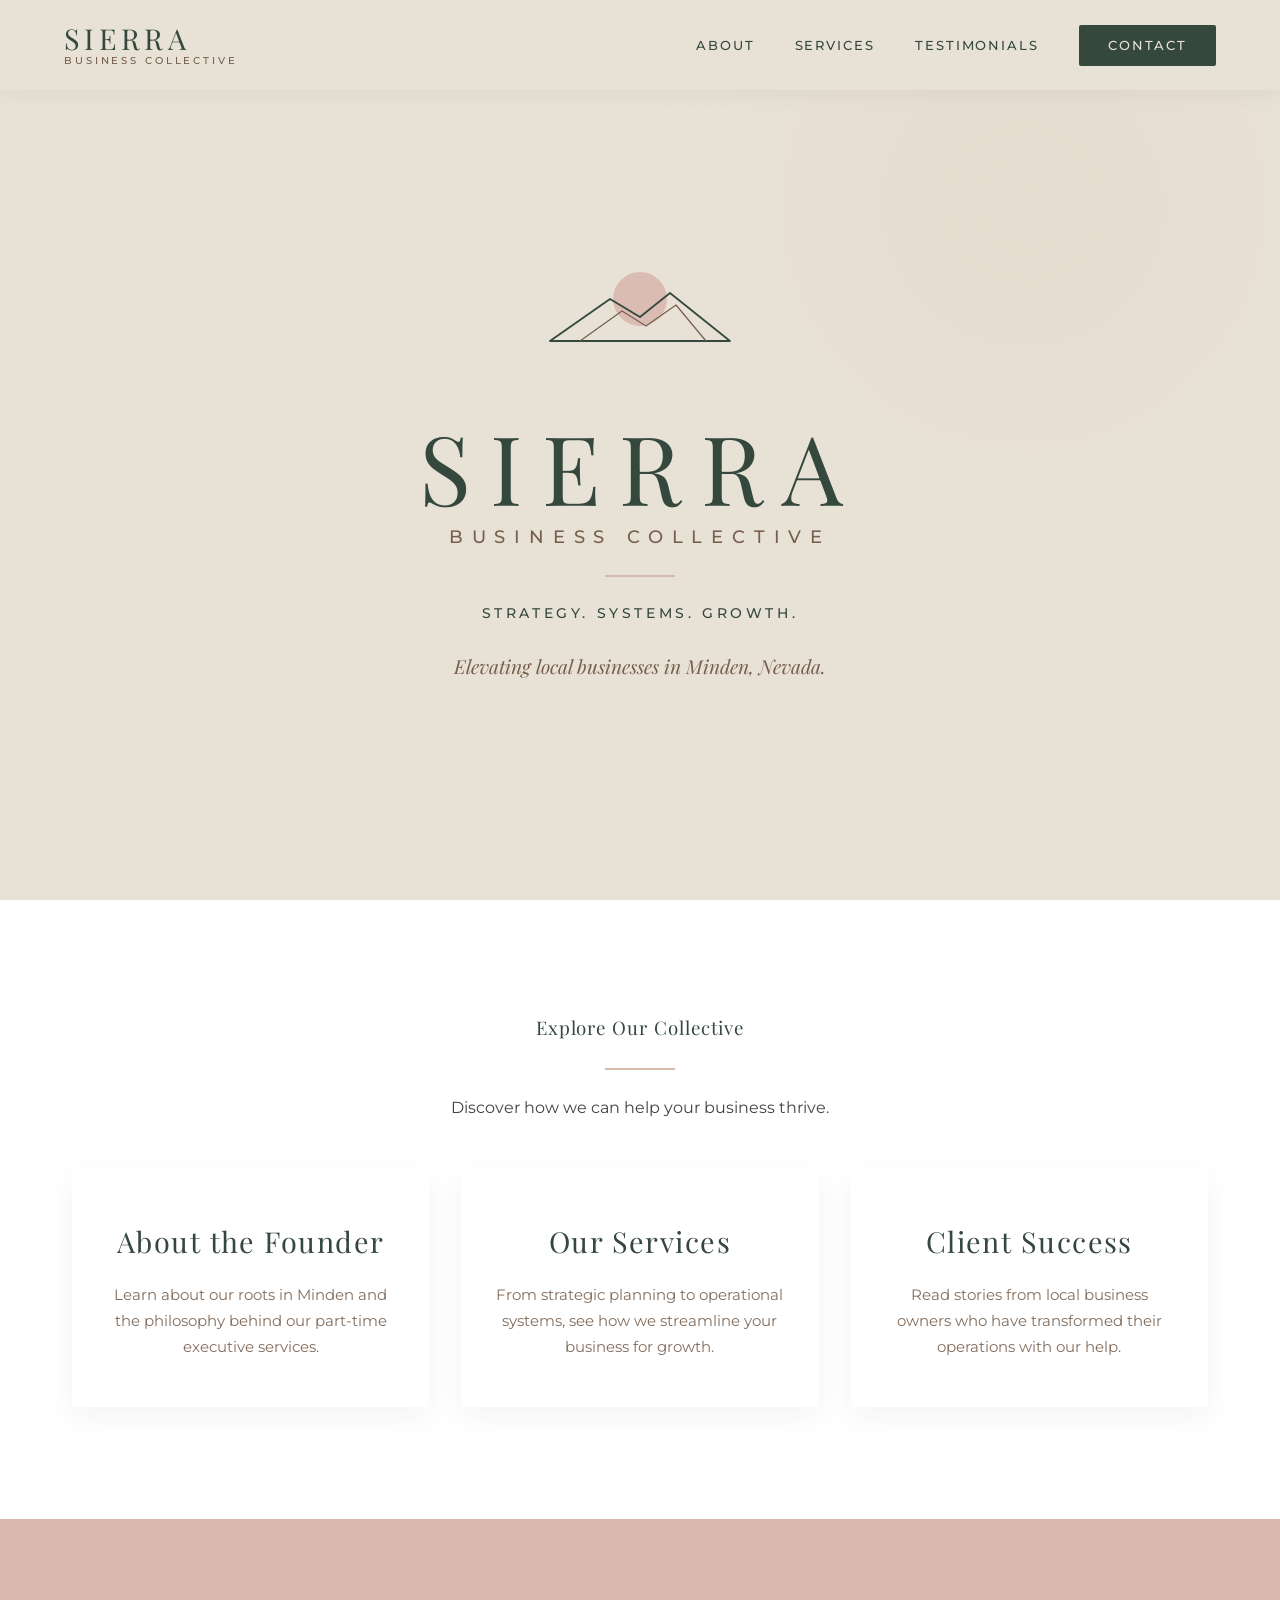
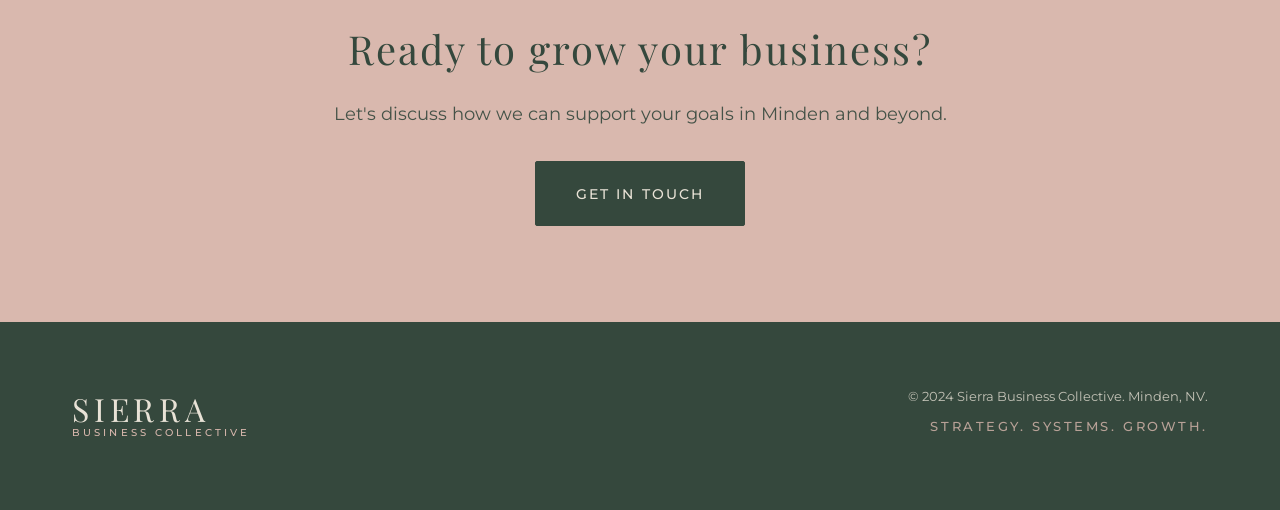
==== index.html @ e1439cdb "initial commit" ====
<!DOCTYPE html>
<html lang="en">
<head>
    <meta charset="UTF-8">
    <meta name="viewport" content="width=device-width, initial-scale=1.0">
    <title>Sierra Business Collective | Minden, NV</title>
    <link rel="stylesheet" href="style.css">
    <link rel="preconnect" href="https://fonts.googleapis.com">
    <link rel="preconnect" href="https://fonts.gstatic.com" crossorigin>
    <link href="https://fonts.googleapis.com/css2?family=Montserrat:wght@300;400;500&family=Playfair+Display:ital,wght@0,400;0,600;1,400&display=swap" rel="stylesheet">
</head>
<body>

    <nav class="navbar">
        <a href="index.html" class="brand-logo">
            <span class="logo-main">SIERRA</span>
            <span class="logo-sub">BUSINESS COLLECTIVE</span>
        </a>
        <ul class="nav-links">
            <li><a href="about.html">About</a></li>
            <li><a href="services.html">Services</a></li>
            <li><a href="testimonials.html">Testimonials</a></li>
            <li><a href="contact.html" class="btn-nav">Contact</a></li>
        </ul>
    </nav>

    <header class="hero">
        <div class="hero-bg-accent"></div>
        <div class="hero-content">
            <svg class="brand-svg" viewBox="0 0 500 200" xmlns="http://www.w3.org/2000/svg">
                <circle cx="250" cy="70" r="45" fill="var(--dusty-pink)" opacity="0.9"/>
                <path d="M100 140 L200 70 L250 100 L300 60 L400 140 Z" fill="none" stroke="var(--forest-green)" stroke-width="3" stroke-linejoin="round"/>
                <path d="M150 140 L220 90 L260 115 L310 80 L360 140" fill="none" stroke="var(--warm-brown)" stroke-width="2" stroke-linejoin="round"/>
            </svg>
            
            <h1 class="hero-title">SIERRA</h1>
            <h2 class="hero-subtitle">BUSINESS COLLECTIVE</h2>
            <div class="brand-divider center"></div>
            <p class="hero-tagline">STRATEGY. SYSTEMS. GROWTH.</p>
            <p class="hero-location">Elevating local businesses in Minden, Nevada.</p>
        </div>
    </header>

    <main>
        <!-- Hub Section -->
        <section class="section bg-white">
            <div class="container">
                <div class="section-header text-center">
                    <h3>Explore Our Collective</h3>
                    <div class="brand-divider center"></div>
                    <p>Discover how we can help your business thrive.</p>
                </div>
                
                <div class="hub-grid">
                    <a href="about.html" class="hub-card">
                        <h4>About the Founder</h4>
                        <p>Learn about our roots in Minden and the philosophy behind our part-time executive services.</p>
                    </a>
                    <a href="services.html" class="hub-card">
                        <h4>Our Services</h4>
                        <p>From strategic planning to operational systems, see how we streamline your business for growth.</p>
                    </a>
                    <a href="testimonials.html" class="hub-card">
                        <h4>Client Success</h4>
                        <p>Read stories from local business owners who have transformed their operations with our help.</p>
                    </a>
                </div>
            </div>
        </section>

        <!-- CTA Section -->
        <section class="cta-section">
            <div class="cta-content">
                <h3>Ready to grow your business?</h3>
                <p>Let's discuss how we can support your goals in Minden and beyond.</p>
                <a href="contact.html" class="btn-primary">Get In Touch</a>
            </div>
        </section>
    </main>

    <footer>
        <div class="container footer-content">
            <div class="footer-brand">
                <span class="logo-main">SIERRA</span>
                <span class="logo-sub">BUSINESS COLLECTIVE</span>
            </div>
            <div class="footer-links">
                <p>&copy; 2024 Sierra Business Collective. Minden, NV.</p>
                <p class="footer-tagline">STRATEGY. SYSTEMS. GROWTH.</p>
            </div>
        </div>
    </footer>

</body>
</html>
---- style.css ----
/* --- BRAND VARIABLES --- */
:root {
    --forest-green: #35483D;
    --warm-brown: #765E4C;
    --dusty-pink: #D9B8AE;
    --sand-beige: #E8E2D6;
    --charcoal: #2C302C;
    --sage: #A5AD96;
    --white: #FFFFFF;
    
    --font-heading: 'Playfair Display', serif;
    --font-body: 'Montserrat', sans-serif;
}

/* --- RESET & GLOBAL --- */
* { margin: 0; padding: 0; box-sizing: border-box; }
html { scroll-behavior: smooth; }
body {
    font-family: var(--font-body);
    color: var(--charcoal);
    background-color: var(--sand-beige);
    line-height: 1.7;
    -webkit-font-smoothing: antialiased;
    overflow-x: hidden;
}

h1, h2, h3, h4 { font-family: var(--font-heading); font-weight: 400; color: var(--forest-green); letter-spacing: 0.05em; }
p { font-weight: 400; font-size: 1rem; margin-bottom: 1.5rem; color: var(--charcoal); opacity: 0.9; }
a { text-decoration: none; color: inherit; transition: all 0.4s cubic-bezier(0.25, 1, 0.5, 1); }
.container { max-width: 1200px; margin: 0 auto; padding: 0 2rem; }

/* --- UTILITY CLASSES --- */
.section { padding: 7rem 0; }
.bg-sand { background-color: var(--sand-beige); }
.bg-forest { background-color: var(--forest-green); }
.bg-white { background-color: var(--white); }
.bg-sage { background-color: var(--sage); }
.bg-pink { background-color: var(--dusty-pink); }
.text-light, .text-light h3, .text-light p { color: var(--sand-beige) !important; }
.text-center { text-align: center; }

/* --- BRAND DIVIDER --- */
.brand-divider { width: 70px; height: 2px; background-color: var(--dusty-pink); margin: 1.5rem 0; }
.brand-divider.center { margin: 1.5rem auto; }
.brand-divider.light { background-color: var(--sand-beige); }

/* --- NAVIGATION --- */
.navbar {
    display: flex; justify-content: space-between; align-items: center;
    padding: 1.5rem 4rem; background-color: var(--sand-beige);
    position: fixed; width: 100%; top: 0; z-index: 1000;
    box-shadow: 0 4px 20px rgba(44, 48, 44, 0.05);
}
.brand-logo { display: flex; flex-direction: column; line-height: 1; }
.logo-main { font-family: var(--font-heading); font-size: 1.8rem; letter-spacing: 0.15em; color: var(--forest-green); }
.logo-sub { font-family: var(--font-body); font-size: 0.6rem; letter-spacing: 0.3em; font-weight: 500; color: var(--warm-brown); margin-top: 0.2rem; }

.nav-links { list-style: none; display: flex; gap: 2.5rem; align-items: center; }
.nav-links a { font-size: 0.8rem; text-transform: uppercase; letter-spacing: 0.15em; font-weight: 500; color: var(--forest-green); position: relative; }
.nav-links a::after { content: ''; position: absolute; width: 0; height: 1px; bottom: -4px; left: 0; background-color: var(--dusty-pink); transition: width 0.3s ease; }
.nav-links a:hover::after { width: 100%; }
.btn-nav { background-color: var(--forest-green); color: var(--sand-beige) !important; padding: 0.8rem 1.8rem; border-radius: 2px; }
.btn-nav:hover { background-color: var(--warm-brown); }
.btn-nav::after { display: none; }

/* --- PAGE HEADERS (For interior pages) --- */
.page-header {
    margin-top: 80px; /* Account for fixed navbar */
    padding: 6rem 2rem;
    text-align: center;
    background-color: var(--forest-green);
}
.page-header h2 { color: var(--sand-beige); font-size: 3.5rem; margin-bottom: 1rem; }
.page-header p { color: var(--dusty-pink); font-size: 1rem; letter-spacing: 0.1em; text-transform: uppercase; margin-bottom: 0; }

/* --- BUTTONS --- */
.btn-primary {
    display: inline-block; background-color: var(--forest-green); color: var(--sand-beige);
    padding: 1.2rem 2.5rem; font-size: 0.9rem; text-transform: uppercase;
    letter-spacing: 0.15em; font-weight: 500; border-radius: 2px; border: 1px solid var(--forest-green);
}
.btn-primary:hover { background-color: transparent; color: var(--forest-green); }
.btn-primary.light-btn { background-color: var(--sand-beige); color: var(--forest-green); border-color: var(--sand-beige); }
.btn-primary.light-btn:hover { background-color: transparent; color: var(--sand-beige); }

/* --- HERO SECTION (Index) --- */
.hero {
    height: 100vh; display: flex; align-items: center; justify-content: center;
    text-align: center; background-color: var(--sand-beige);
    position: relative; padding-top: 80px; overflow: hidden;
}
.hero-bg-accent {
    position: absolute; top: -20%; right: -10%; width: 60vw; height: 60vw;
    background: radial-gradient(circle, rgba(217, 184, 174, 0.15) 0%, rgba(232, 226, 214, 0) 70%);
    border-radius: 50%; z-index: 0;
}
.hero-content { position: relative; z-index: 1; max-width: 800px; padding: 0 2rem; }
.brand-svg { width: 300px; margin-bottom: 2rem; animation: fadeInDown 1s ease-out; }
.hero-title { font-size: 6rem; letter-spacing: 0.2em; line-height: 1; margin-bottom: 0.5rem; color: var(--forest-green); animation: fadeInUp 1s ease-out 0.2s both; }
.hero-subtitle { font-family: var(--font-body); font-size: 1.1rem; letter-spacing: 0.5em; font-weight: 500; color: var(--warm-brown); animation: fadeInUp 1s ease-out 0.4s both; }
.hero-tagline { font-size: 0.9rem; letter-spacing: 0.25em; margin-top: 1.5rem; color: var(--forest-green); font-weight: 500; animation: fadeInUp 1s ease-out 0.6s both; }
.hero-location { font-style: italic; font-family: var(--font-heading); font-size: 1.2rem; margin-top: 1.5rem; margin-bottom: 2.5rem; color: var(--warm-brown); animation: fadeInUp 1s ease-out 0.8s both; }

/* --- HUB LINKS (Index Page) --- */
.hub-grid { display: grid; grid-template-columns: repeat(auto-fit, minmax(300px, 1fr)); gap: 2rem; margin-top: 3rem; }
.hub-card {
    background-color: var(--white); padding: 3rem 2rem; border-radius: 2px;
    text-align: center; box-shadow: 0 10px 30px rgba(44, 48, 44, 0.05);
    transition: transform 0.4s ease, box-shadow 0.4s ease;
    display: block;
}
.hub-card:hover { transform: translateY(-10px); box-shadow: 0 20px 40px rgba(44, 48, 44, 0.1); }
.hub-card h4 { font-size: 1.8rem; margin-bottom: 1rem; color: var(--forest-green); }
.hub-card p { font-size: 0.95rem; margin-bottom: 0; color: var(--warm-brown); }

/* --- SPLIT LAYOUT (About) --- */
.split-layout { display: grid; grid-template-columns: 1fr 1fr; gap: 6rem; align-items: center; }
.image-wrapper { position: relative; }
.image-placeholder {
    width: 100%; height: 500px; display: flex; align-items: center; justify-content: center;
    color: var(--forest-green); font-family: var(--font-heading); font-size: 1.5rem; border-radius: 2px;
}
.image-accent { position: absolute; top: -20px; left: -20px; width: 100%; height: 100%; border: 2px solid var(--dusty-pink); z-index: -1; border-radius: 2px; }
.text-content h3 { font-size: 2.5rem; margin-bottom: 1rem; }
.lead { font-family: var(--font-heading); font-size: 1.3rem; color: var(--forest-green); line-height: 1.5; margin-bottom: 1.5rem; }

/* --- SERVICES GRID --- */
.grid-3 { display: grid; grid-template-columns: repeat(auto-fit, minmax(300px, 1fr)); gap: 2rem; }
.service-card {
    background-color: rgba(255, 255, 255, 0.03); padding: 3rem 2.5rem;
    border: 1px solid rgba(217, 184, 174, 0.2); border-radius: 2px;
    transition: all 0.4s ease; position: relative; overflow: hidden;
}
.service-card::before { content: ''; position: absolute; top: 0; left: 0; width: 100%; height: 3px; background-color: var(--dusty-pink); transform: scaleX(0); transform-origin: left; transition: transform 0.4s ease; }
.service-card:hover { background-color: rgba(255, 255, 255, 0.08); transform: translateY(-5px); }
.service-card:hover::before { transform: scaleX(1); }
.card-number { font-family: var(--font-heading); font-size: 1.5rem; color: var(--dusty-pink); margin-bottom: 1.5rem; }
.service-card h4 { color: var(--sand-beige); font-size: 1.6rem; margin-bottom: 1rem; }
.service-card p { color: var(--sage); font-size: 0.95rem; }

/* --- TESTIMONIALS --- */
.testimonial-grid { display: grid; grid-template-columns: 1fr 1fr; gap: 3rem; max-width: 1000px; margin: 0 auto; }
.testimonial-card { background-color: var(--white); padding: 4rem 3rem; border-radius: 2px; box-shadow: 0 15px 40px rgba(44, 48, 44, 0.05); position: relative; text-align: center; }
.quote-mark { font-family: var(--font-heading); font-size: 5rem; color: var(--dusty-pink); line-height: 0; position: absolute; top: 40px; left: 50%; transform: translateX(-50%); opacity: 0.4; }
.quote { font-family: var(--font-heading); font-size: 1.3rem; font-style: italic; color: var(--forest-green); line-height: 1.6; margin-bottom: 2rem; position: relative; z-index: 1; }
.author { font-size: 0.8rem; text-transform: uppercase; letter-spacing: 0.15em; color: var(--warm-brown); font-weight: 500; }

/* --- CTA SECTION --- */
.cta-section { background-color: var(--dusty-pink); padding: 6rem 2rem; text-align: center; }
.cta-content h3 { font-size: 2.5rem; color: var(--forest-green); margin-bottom: 1rem; }
.cta-content p { color: var(--forest-green); margin-bottom: 2rem; font-size: 1.1rem; }

/* --- CONTACT PAGE --- */
.contact-main { min-height: 100vh; display: flex; padding-top: 80px; }
.contact-split { display: grid; grid-template-columns: 1fr 1fr; width: 100%; }
.contact-info { display: flex; align-items: center; justify-content: center; padding: 4rem; }
.contact-info-content { max-width: 500px; }
.contact-info h3 { font-size: 3rem; margin-bottom: 1rem; }
.contact-details { margin-top: 4rem; }
.detail-item { margin-bottom: 2rem; }
.detail-label { display: block; font-size: 0.75rem; letter-spacing: 0.2em; color: var(--dusty-pink); margin-bottom: 0.5rem; font-weight: 500; }
.detail-value { font-family: var(--font-heading); font-size: 1.3rem; }
.contact-form-wrapper { display: flex; align-items: center; justify-content: center; padding: 4rem; }
.contact-form-content { width: 100%; max-width: 500px; }
.contact-form-content h4 { font-size: 2rem; margin-bottom: 0.5rem; }
.contact-form-content > p { margin-bottom: 2.5rem; font-size: 0.95rem; }
.form-group { margin-bottom: 1.5rem; }
.contact-form label { display: block; font-size: 0.75rem; font-weight: 500; text-transform: uppercase; letter-spacing: 0.1em; margin-bottom: 0.5rem; color: var(--forest-green); }
.contact-form input, .contact-form textarea {
    width: 100%; padding: 1.2rem; border: 1px solid rgba(53, 72, 61, 0.2);
    background-color: transparent; font-family: var(--font-body);
    font-size: 0.95rem; color: var(--charcoal); border-radius: 2px; transition: all 0.3s ease;
}
.contact-form input:focus, .contact-form textarea:focus { outline: none; border-color: var(--forest-green); background-color: var(--white); box-shadow: 0 4px 15px rgba(53, 72, 61, 0.05); }
.form-btn { width: 100%; cursor: pointer; font-family: var(--font-body); margin-top: 1rem; }

/* --- FOOTER --- */
footer { background-color: var(--forest-green); padding: 4rem 0; color: var(--sand-beige); }
.footer-content { display: flex; justify-content: space-between; align-items: center; }
.footer-brand { display: flex; flex-direction: column; line-height: 1; }
.footer-brand .logo-main { color: var(--sand-beige); font-size: 2rem; }
.footer-brand .logo-sub { color: var(--dusty-pink); font-size: 0.65rem; }
.footer-links { text-align: right; }
.footer-links p { color: var(--sand-beige); font-size: 0.8rem; margin-bottom: 0.5rem; opacity: 0.8; }
.footer-tagline { letter-spacing: 0.2em; color: var(--dusty-pink) !important; font-weight: 500; }

/* --- ANIMATIONS --- */
@keyframes fadeInUp { from { opacity: 0; transform: translateY(20px); } to { opacity: 1; transform: translateY(0); } }
@keyframes fadeInDown { from { opacity: 0; transform: translateY(-20px); } to { opacity: 1; transform: translateY(0); } }

/* --- RESPONSIVE DESIGN --- */
@media (max-width: 1024px) {
    .split-layout { grid-template-columns: 1fr; gap: 4rem; }
    .image-placeholder { height: 400px; }
}
@media (max-width: 900px) {
    .hero-title { font-size: 4rem; }
    .contact-split { grid-template-columns: 1fr; }
    .testimonial-grid { grid-template-columns: 1fr; }
    .navbar { padding: 1.5rem 2rem; }
    .nav-links { display: none; /* Add a hamburger menu here for full mobile support */ }
}
@media (max-width: 600px) {
    .hero-title { font-size: 2.8rem; }
    .footer-content { flex-direction: column; text-align: center; gap: 2rem; }
    .footer-links { text-align: center; }
}
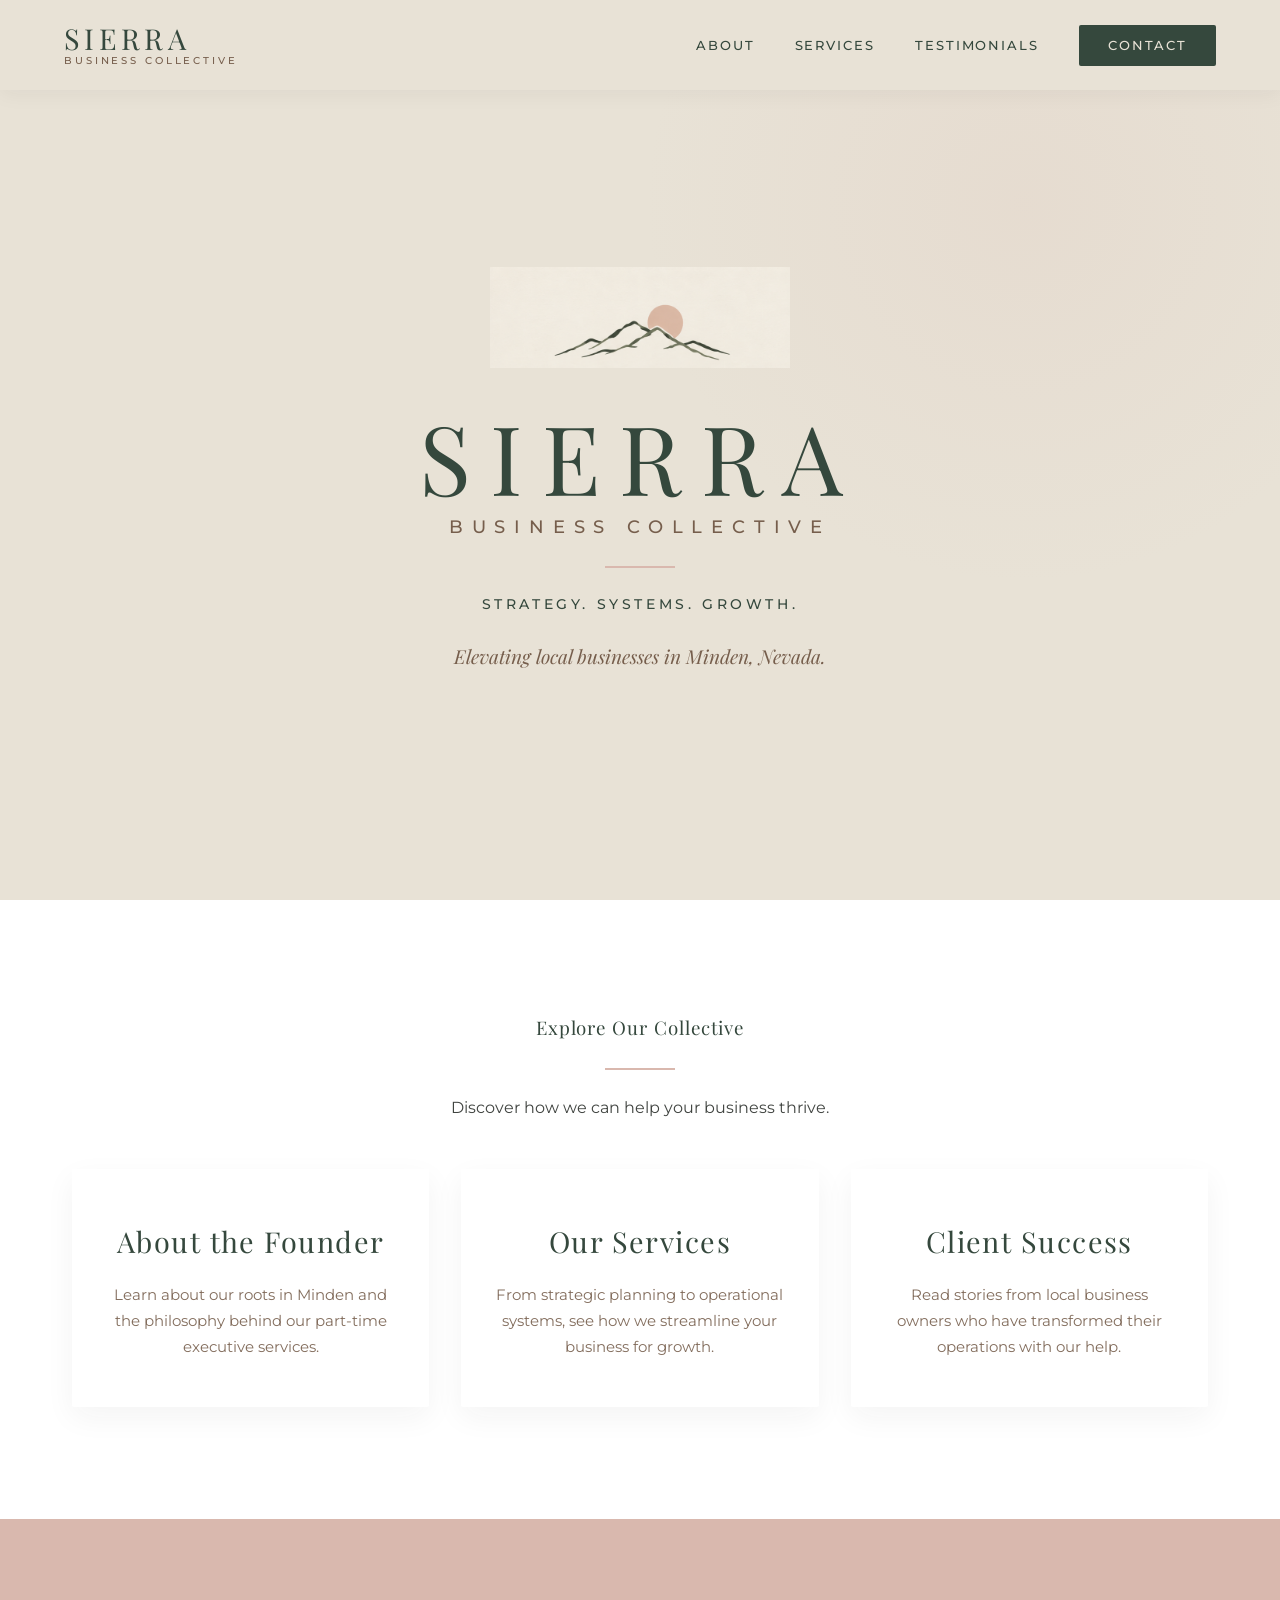
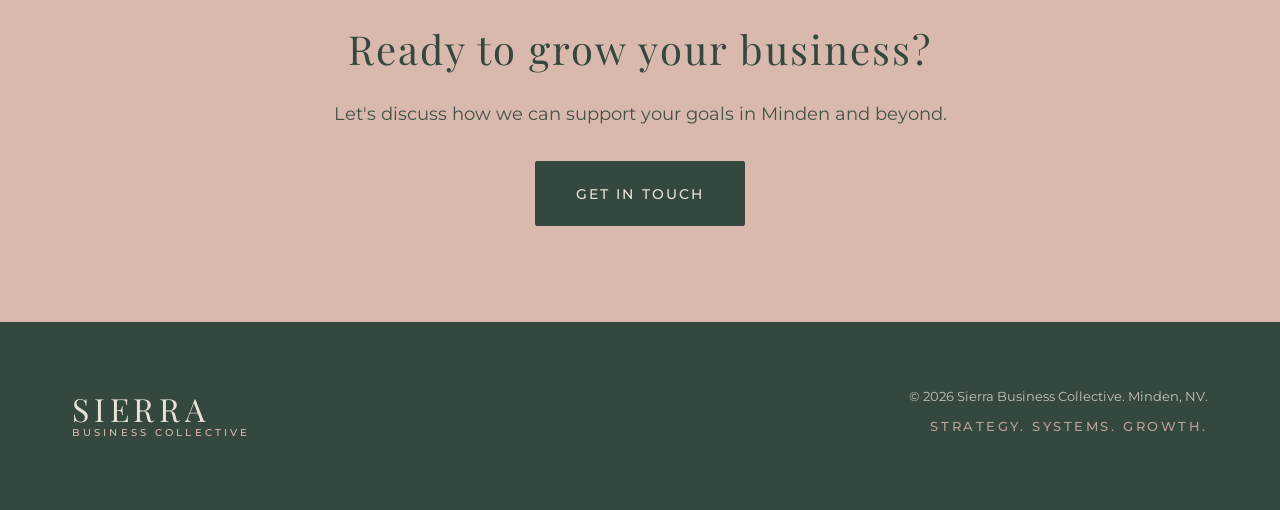
==== commit 1a8c064f: "workspace for new webpage new logo copyright year updated to 2026 generic image added to about page" ====
--- a/index.html
+++ b/index.html
@@ -27,11 +27,7 @@
     <header class="hero">
         <div class="hero-bg-accent"></div>
         <div class="hero-content">
-            <svg class="brand-svg" viewBox="0 0 500 200" xmlns="http://www.w3.org/2000/svg">
-                <circle cx="250" cy="70" r="45" fill="var(--dusty-pink)" opacity="0.9"/>
-                <path d="M100 140 L200 70 L250 100 L300 60 L400 140 Z" fill="none" stroke="var(--forest-green)" stroke-width="3" stroke-linejoin="round"/>
-                <path d="M150 140 L220 90 L260 115 L310 80 L360 140" fill="none" stroke="var(--warm-brown)" stroke-width="2" stroke-linejoin="round"/>
-            </svg>
+            <img class="brand-svg" src="images/logo.png" alt="Sierra Business Collective logo">
             
             <h1 class="hero-title">SIERRA</h1>
             <h2 class="hero-subtitle">BUSINESS COLLECTIVE</h2>
@@ -85,7 +81,7 @@
                 <span class="logo-sub">BUSINESS COLLECTIVE</span>
             </div>
             <div class="footer-links">
-                <p>&copy; 2024 Sierra Business Collective. Minden, NV.</p>
+                <p>&copy; 2026 Sierra Business Collective. Minden, NV.</p>
                 <p class="footer-tagline">STRATEGY. SYSTEMS. GROWTH.</p>
             </div>
         </div>
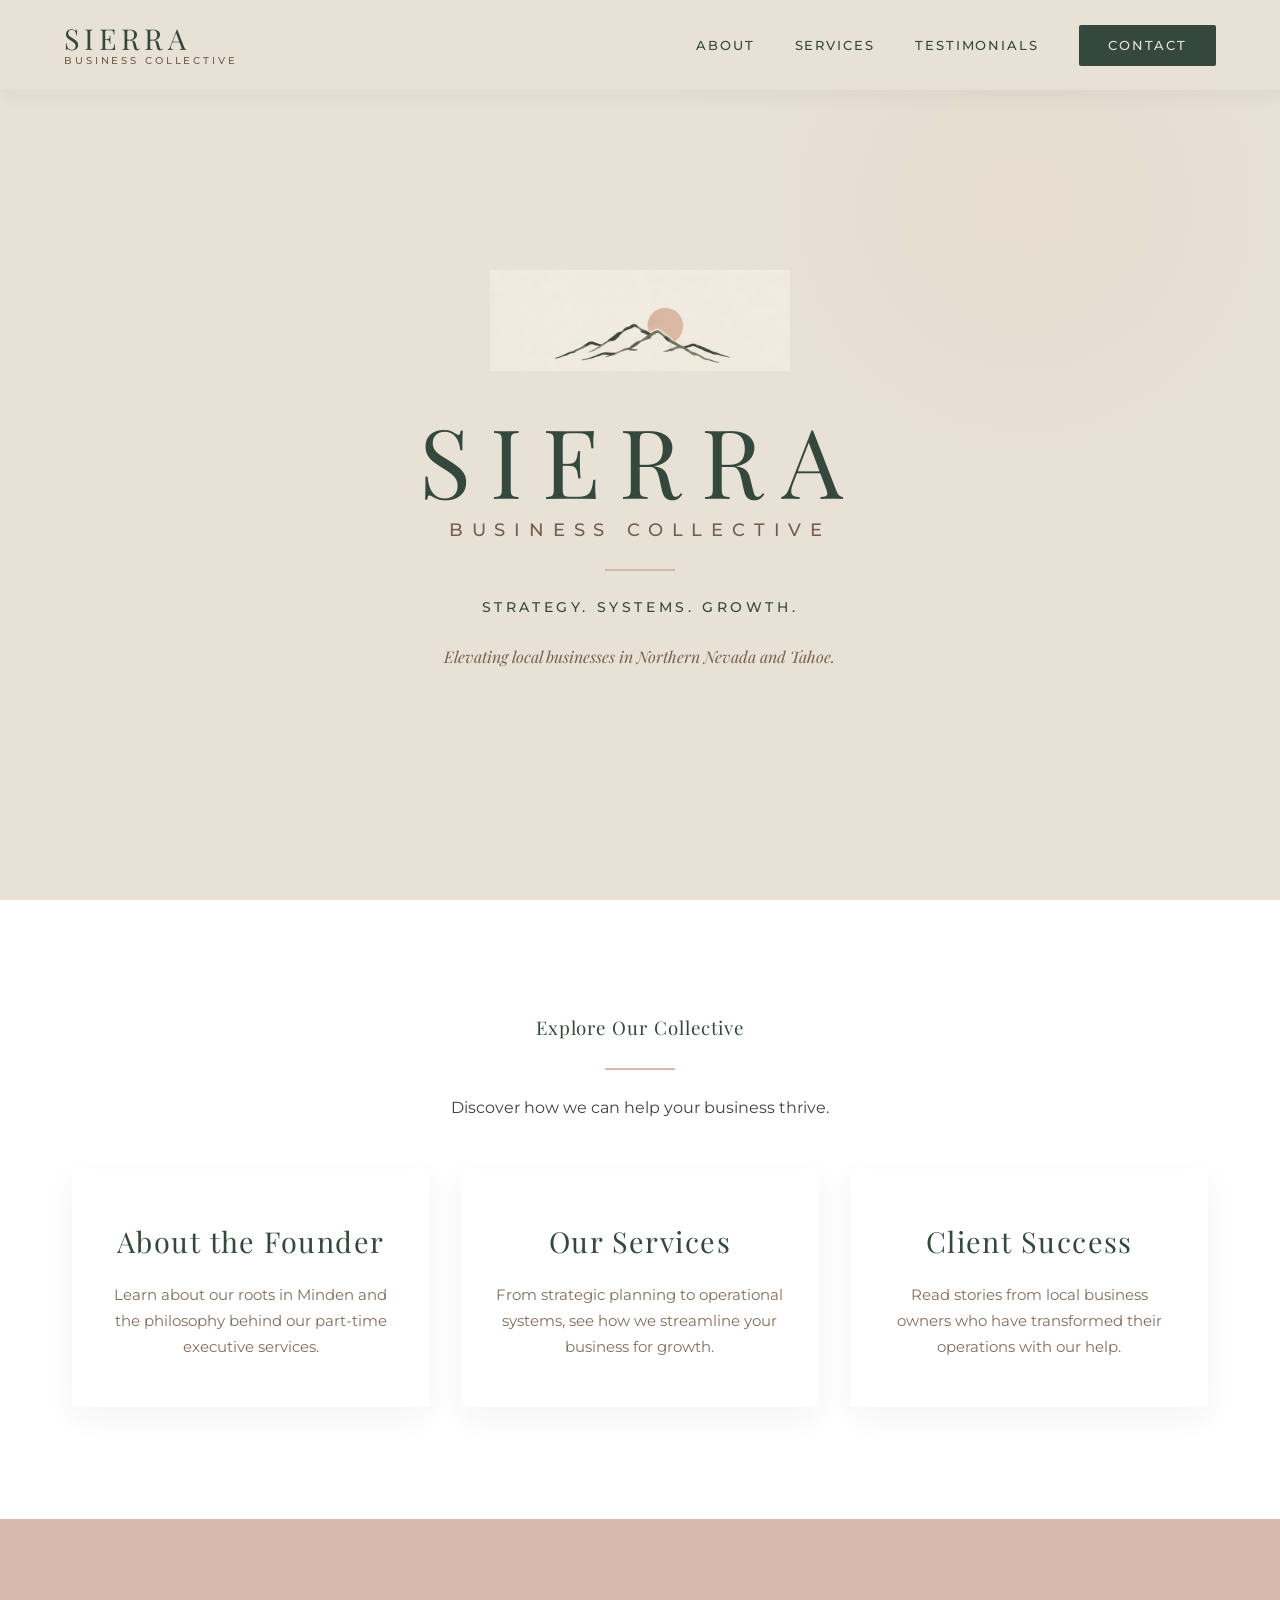
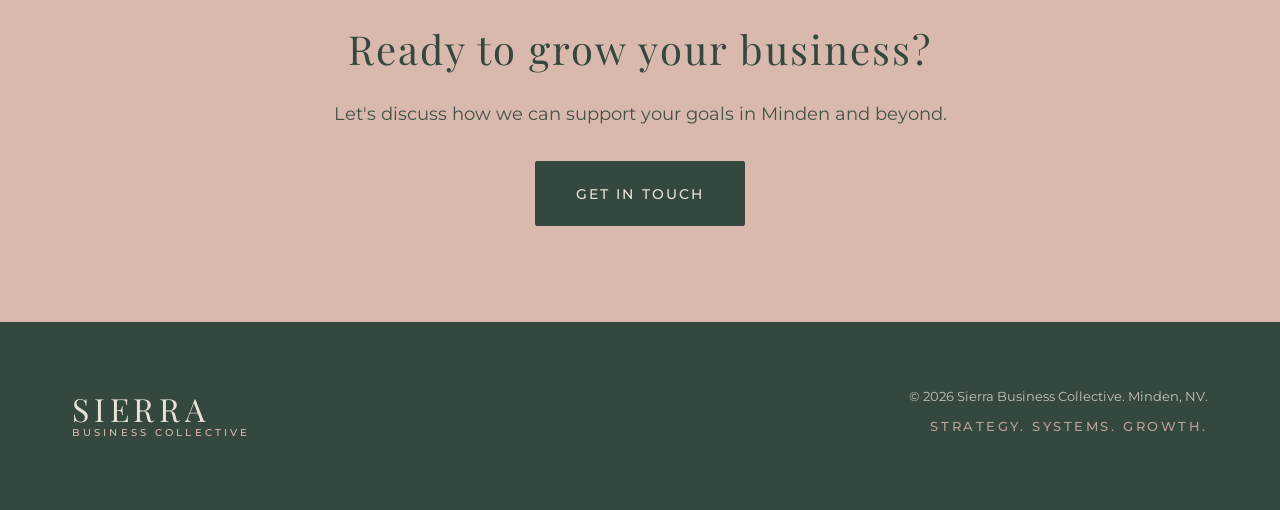
==== commit 74427ebf: "tagline" ====
--- a/index.html
+++ b/index.html
@@ -33,7 +33,7 @@
             <h2 class="hero-subtitle">BUSINESS COLLECTIVE</h2>
             <div class="brand-divider center"></div>
             <p class="hero-tagline">STRATEGY. SYSTEMS. GROWTH.</p>
-            <p class="hero-location">Elevating local businesses in Minden, Nevada.</p>
+            <p class="hero-location">Elevating local businesses in Northern Nevada and Tahoe.</p>
         </div>
     </header>
 
--- a/style.css
+++ b/style.css
@@ -99,7 +99,7 @@
 .hero-title { font-size: 6rem; letter-spacing: 0.2em; line-height: 1; margin-bottom: 0.5rem; color: var(--forest-green); animation: fadeInUp 1s ease-out 0.2s both; }
 .hero-subtitle { font-family: var(--font-body); font-size: 1.1rem; letter-spacing: 0.5em; font-weight: 500; color: var(--warm-brown); animation: fadeInUp 1s ease-out 0.4s both; }
 .hero-tagline { font-size: 0.9rem; letter-spacing: 0.25em; margin-top: 1.5rem; color: var(--forest-green); font-weight: 500; animation: fadeInUp 1s ease-out 0.6s both; }
-.hero-location { font-style: italic; font-family: var(--font-heading); font-size: 1.2rem; margin-top: 1.5rem; margin-bottom: 2.5rem; color: var(--warm-brown); animation: fadeInUp 1s ease-out 0.8s both; }
+.hero-location { font-style: italic; font-family: var(--font-heading); font-size: 1rem; margin-top: 1.5rem; margin-bottom: 2.5rem; color: var(--warm-brown); animation: fadeInUp 1s ease-out 0.8s both; }
 
 /* --- HUB LINKS (Index Page) --- */
 .hub-grid { display: grid; grid-template-columns: repeat(auto-fit, minmax(300px, 1fr)); gap: 2rem; margin-top: 3rem; }
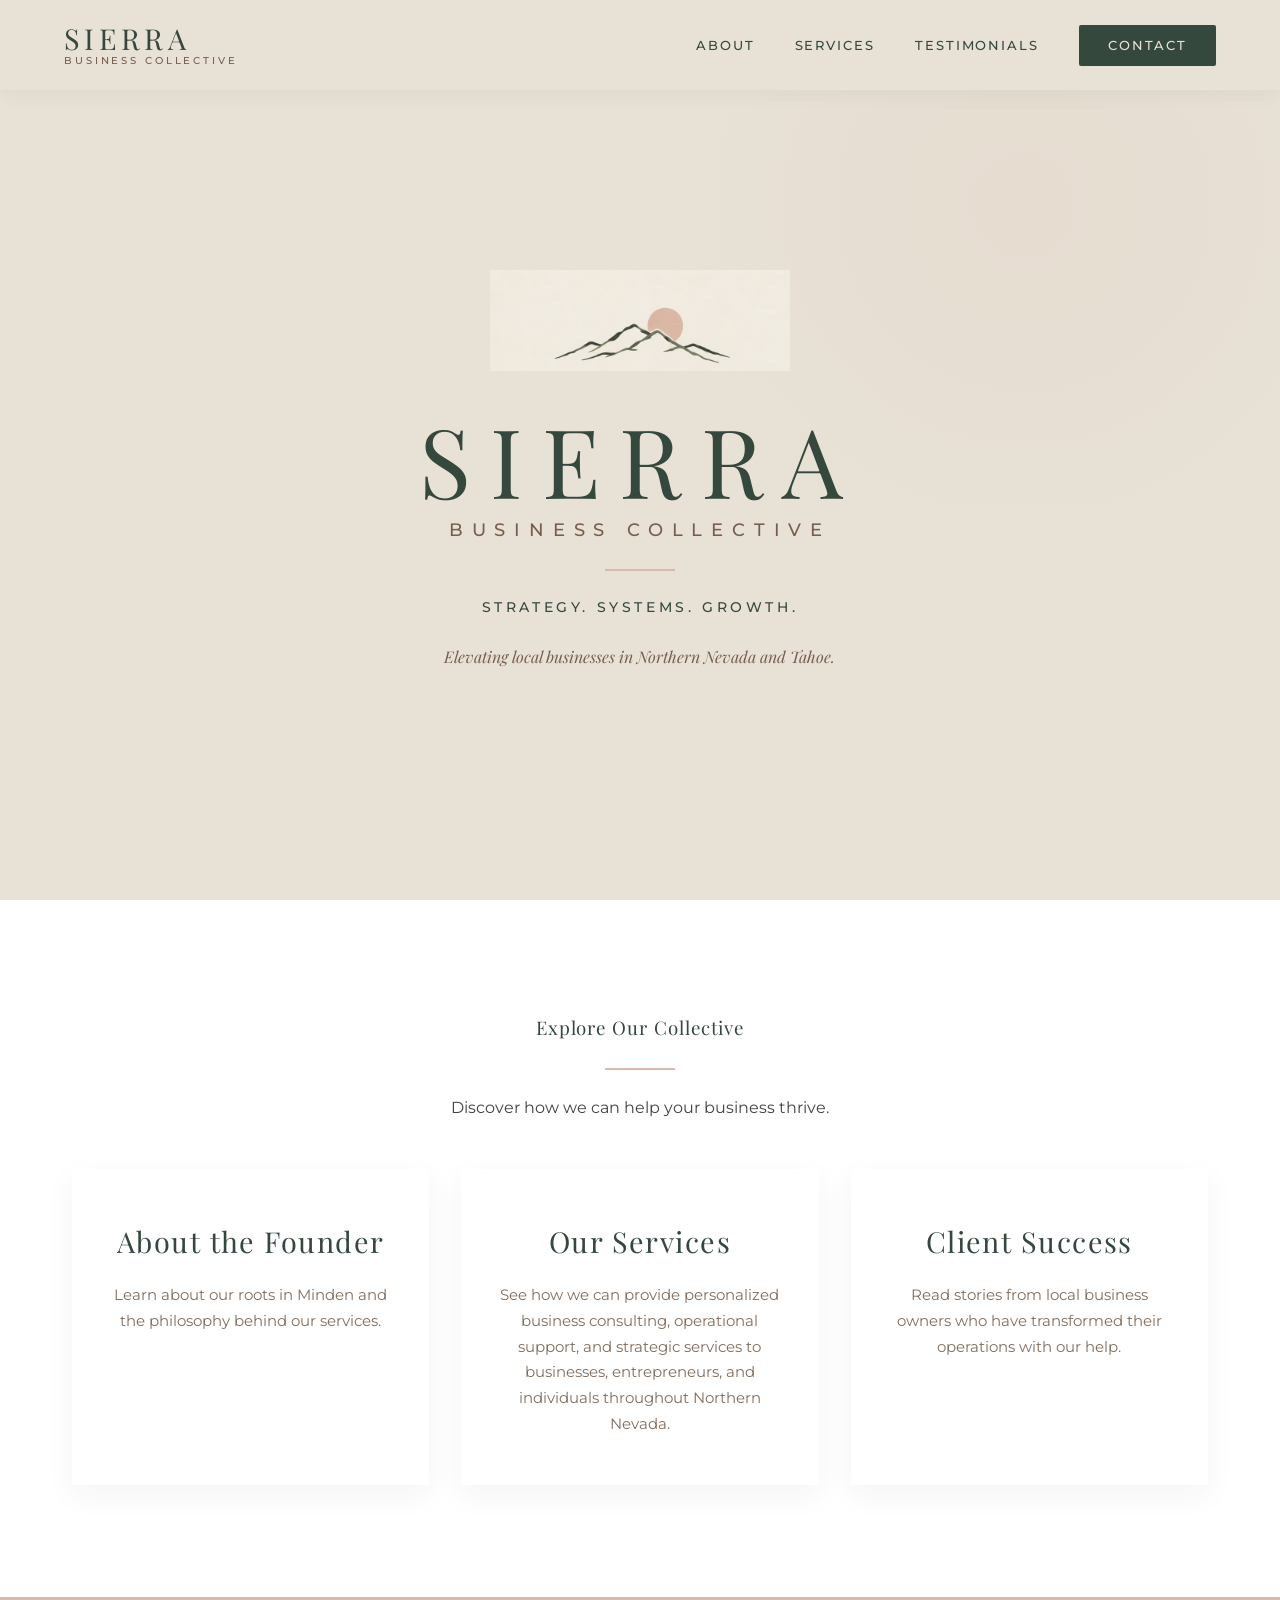
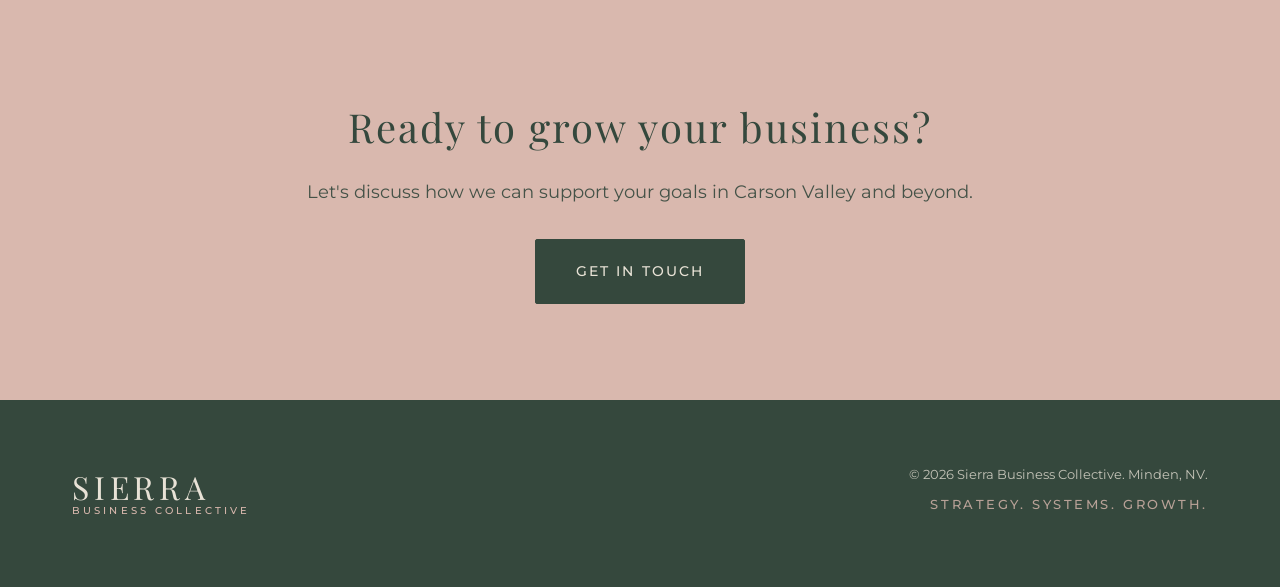
==== commit 47ec2653: "wrote about and sevices linked BHH site updated temp photo deleted ai testimonials" ====
--- a/index.html
+++ b/index.html
@@ -50,11 +50,11 @@
                 <div class="hub-grid">
                     <a href="about.html" class="hub-card">
                         <h4>About the Founder</h4>
-                        <p>Learn about our roots in Minden and the philosophy behind our part-time executive services.</p>
+                        <p>Learn about our roots in Minden and the philosophy behind our services.</p>
                     </a>
                     <a href="services.html" class="hub-card">
                         <h4>Our Services</h4>
-                        <p>From strategic planning to operational systems, see how we streamline your business for growth.</p>
+                        <p>See how we can provide personalized business consulting, operational support, and strategic services to businesses, entrepreneurs, and individuals throughout Northern Nevada.</p>
                     </a>
                     <a href="testimonials.html" class="hub-card">
                         <h4>Client Success</h4>
@@ -68,7 +68,7 @@
         <section class="cta-section">
             <div class="cta-content">
                 <h3>Ready to grow your business?</h3>
-                <p>Let's discuss how we can support your goals in Minden and beyond.</p>
+                <p>Let's discuss how we can support your goals in Carson Valley and beyond.</p>
                 <a href="contact.html" class="btn-primary">Get In Touch</a>
             </div>
         </section>
--- a/style.css
+++ b/style.css
@@ -124,19 +124,53 @@
 .text-content h3 { font-size: 2.5rem; margin-bottom: 1rem; }
 .lead { font-family: var(--font-heading); font-size: 1.3rem; color: var(--forest-green); line-height: 1.5; margin-bottom: 1.5rem; }
 
-/* --- SERVICES GRID --- */
-.grid-3 { display: grid; grid-template-columns: repeat(auto-fit, minmax(300px, 1fr)); gap: 2rem; }
-.service-card {
-    background-color: rgba(255, 255, 255, 0.03); padding: 3rem 2.5rem;
-    border: 1px solid rgba(217, 184, 174, 0.2); border-radius: 2px;
-    transition: all 0.4s ease; position: relative; overflow: hidden;
-}
-.service-card::before { content: ''; position: absolute; top: 0; left: 0; width: 100%; height: 3px; background-color: var(--dusty-pink); transform: scaleX(0); transform-origin: left; transition: transform 0.4s ease; }
-.service-card:hover { background-color: rgba(255, 255, 255, 0.08); transform: translateY(-5px); }
-.service-card:hover::before { transform: scaleX(1); }
-.card-number { font-family: var(--font-heading); font-size: 1.5rem; color: var(--dusty-pink); margin-bottom: 1.5rem; }
-.service-card h4 { color: var(--sand-beige); font-size: 1.6rem; margin-bottom: 1rem; }
-.service-card p { color: var(--sage); font-size: 0.95rem; }
+/* --- SERVICES PILLARS --- */
+.service-pillar-list { display: grid; gap: 1.25rem; }
+.service-pillar {
+    background-color: rgba(255, 255, 255, 0.04);
+    border: 1px solid rgba(217, 184, 174, 0.22);
+    border-radius: 2px;
+    overflow: hidden;
+    transition: all 0.3s ease;
+}
+.service-pillar:hover { background-color: rgba(255, 255, 255, 0.06); }
+.service-pillar summary {
+    list-style: none;
+    cursor: pointer;
+    padding: 1.75rem 2rem;
+    font-family: var(--font-heading);
+    font-size: clamp(1.4rem, 1.6vw, 2rem);
+    color: var(--sand-beige);
+    position: relative;
+    display: flex;
+    align-items: center;
+    justify-content: space-between;
+    gap: 1rem;
+}
+.service-pillar summary::-webkit-details-marker { display: none; }
+.service-pillar summary::after {
+    content: '+';
+    font-size: 2rem;
+    line-height: 1;
+    color: var(--dusty-pink);
+    transition: transform 0.3s ease;
+}
+.service-pillar[open] summary::after { transform: rotate(45deg); }
+.service-pillar[open] summary {
+    border-bottom: 1px solid rgba(217, 184, 174, 0.2);
+}
+.pillar-sublist {
+    list-style: disc;
+    margin: 0;
+    padding: 1.5rem 2rem 1.75rem 3.25rem;
+    color: var(--sage);
+}
+.pillar-sublist li {
+    margin-bottom: 0.8rem;
+    line-height: 1.7;
+    color: var(--sage);
+}
+.pillar-sublist li:last-child { margin-bottom: 0; }
 
 /* --- TESTIMONIALS --- */
 .testimonial-grid { display: grid; grid-template-columns: 1fr 1fr; gap: 3rem; max-width: 1000px; margin: 0 auto; }
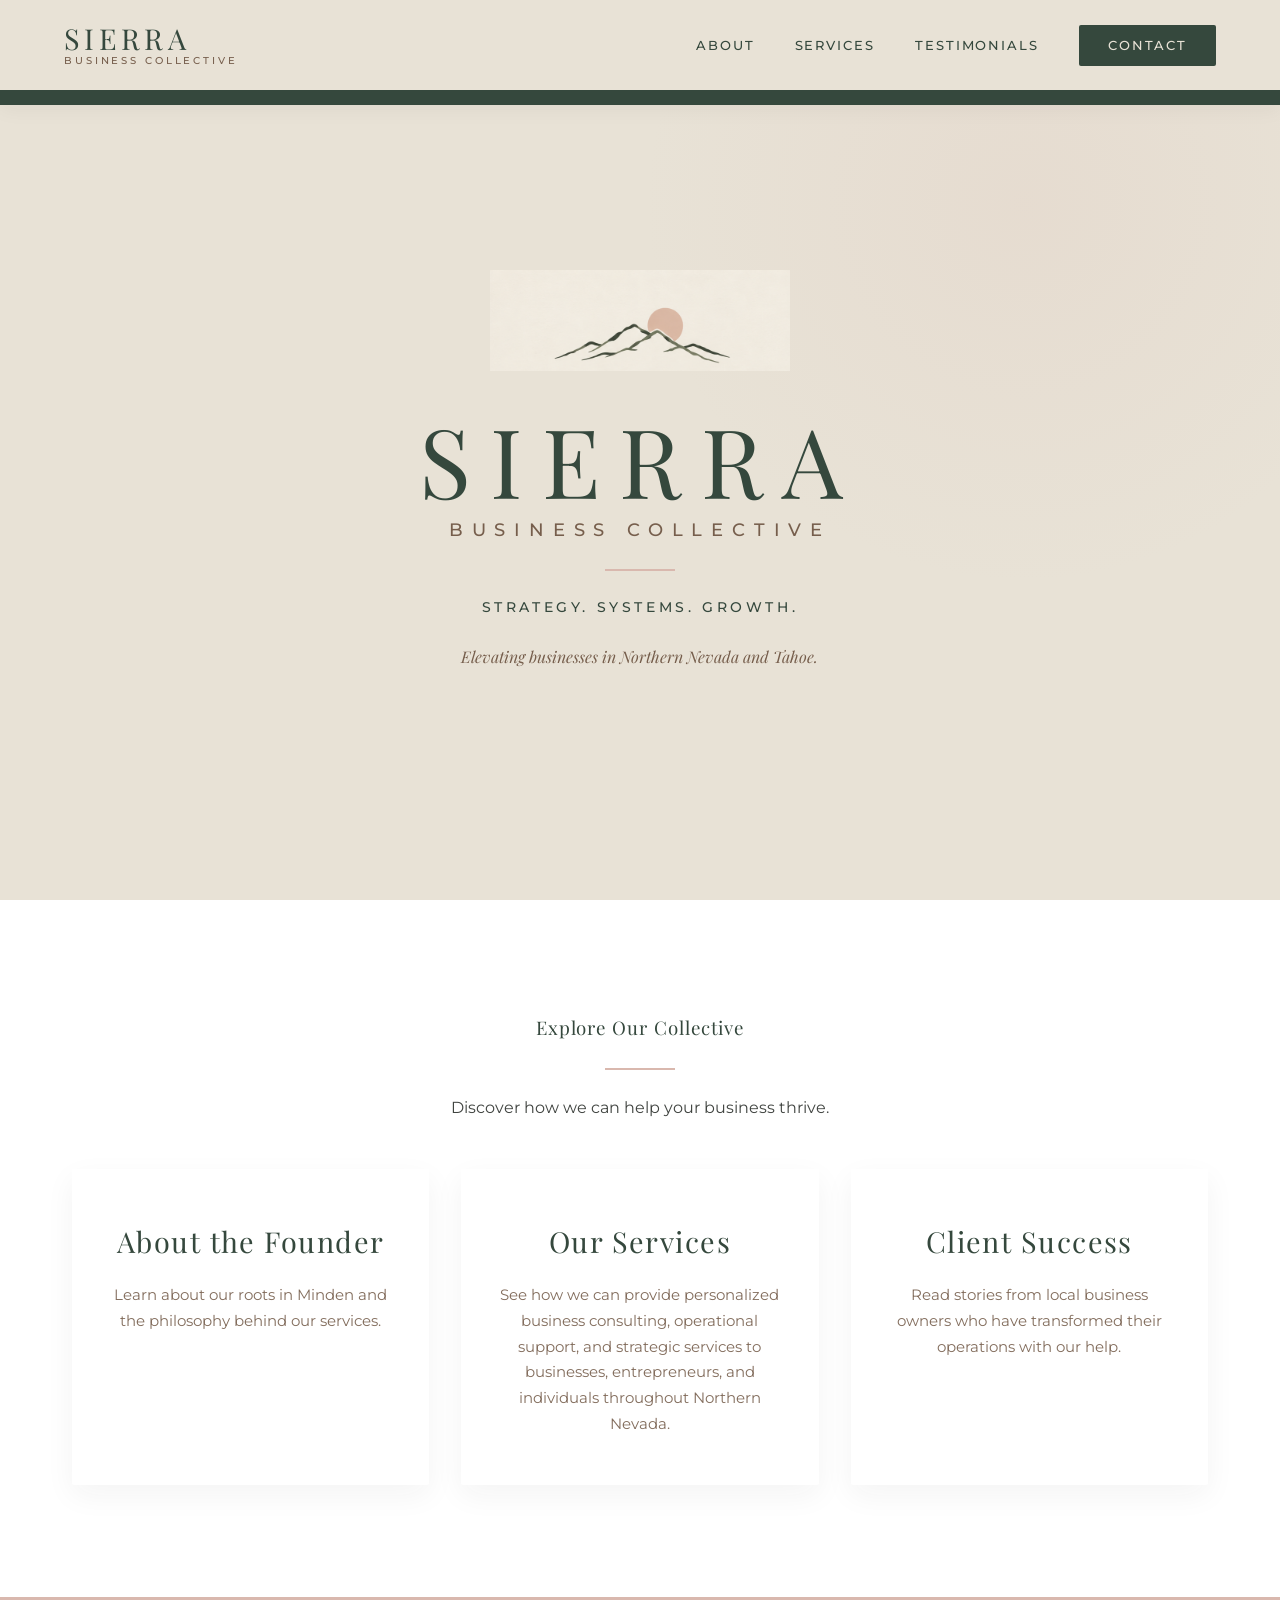
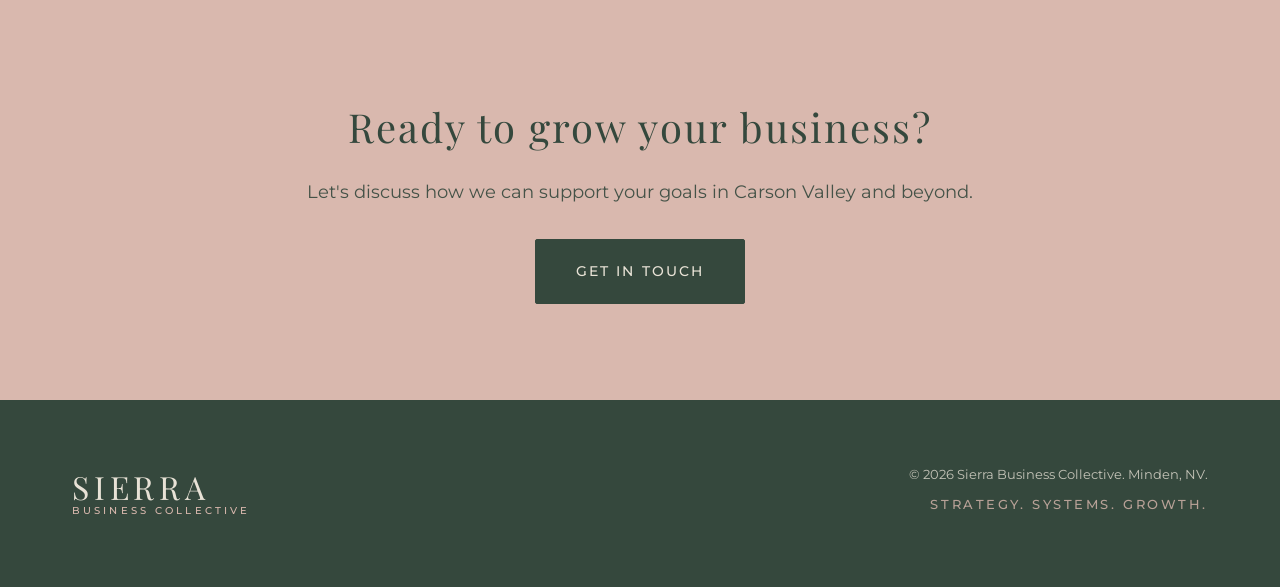
==== commit 2807a812: "edited content added border" ====
--- a/index.html
+++ b/index.html
@@ -33,7 +33,7 @@
             <h2 class="hero-subtitle">BUSINESS COLLECTIVE</h2>
             <div class="brand-divider center"></div>
             <p class="hero-tagline">STRATEGY. SYSTEMS. GROWTH.</p>
-            <p class="hero-location">Elevating local businesses in Northern Nevada and Tahoe.</p>
+            <p class="hero-location">Elevating businesses in Northern Nevada and Tahoe.</p>
         </div>
     </header>
 
--- a/style.css
+++ b/style.css
@@ -48,6 +48,7 @@
 .navbar {
     display: flex; justify-content: space-between; align-items: center;
     padding: 1.5rem 4rem; background-color: var(--sand-beige);
+    border-bottom: 15px solid var(--forest-green);
     position: fixed; width: 100%; top: 0; z-index: 1000;
     box-shadow: 0 4px 20px rgba(44, 48, 44, 0.05);
 }
@@ -88,6 +89,7 @@
     height: 100vh; display: flex; align-items: center; justify-content: center;
     text-align: center; background-color: var(--sand-beige);
     position: relative; padding-top: 80px; overflow: hidden;
+    
 }
 .hero-bg-accent {
     position: absolute; top: -20%; right: -10%; width: 60vw; height: 60vw;
@@ -139,7 +141,7 @@
     cursor: pointer;
     padding: 1.75rem 2rem;
     font-family: var(--font-heading);
-    font-size: clamp(1.4rem, 1.6vw, 2rem);
+    font-size: clamp(1.4rem, 1.5vw, 1.5rem);
     color: var(--sand-beige);
     position: relative;
     display: flex;
@@ -150,7 +152,7 @@
 .service-pillar summary::-webkit-details-marker { display: none; }
 .service-pillar summary::after {
     content: '+';
-    font-size: 2rem;
+    font-size: 1.5rem;
     line-height: 1;
     color: var(--dusty-pink);
     transition: transform 0.3s ease;
